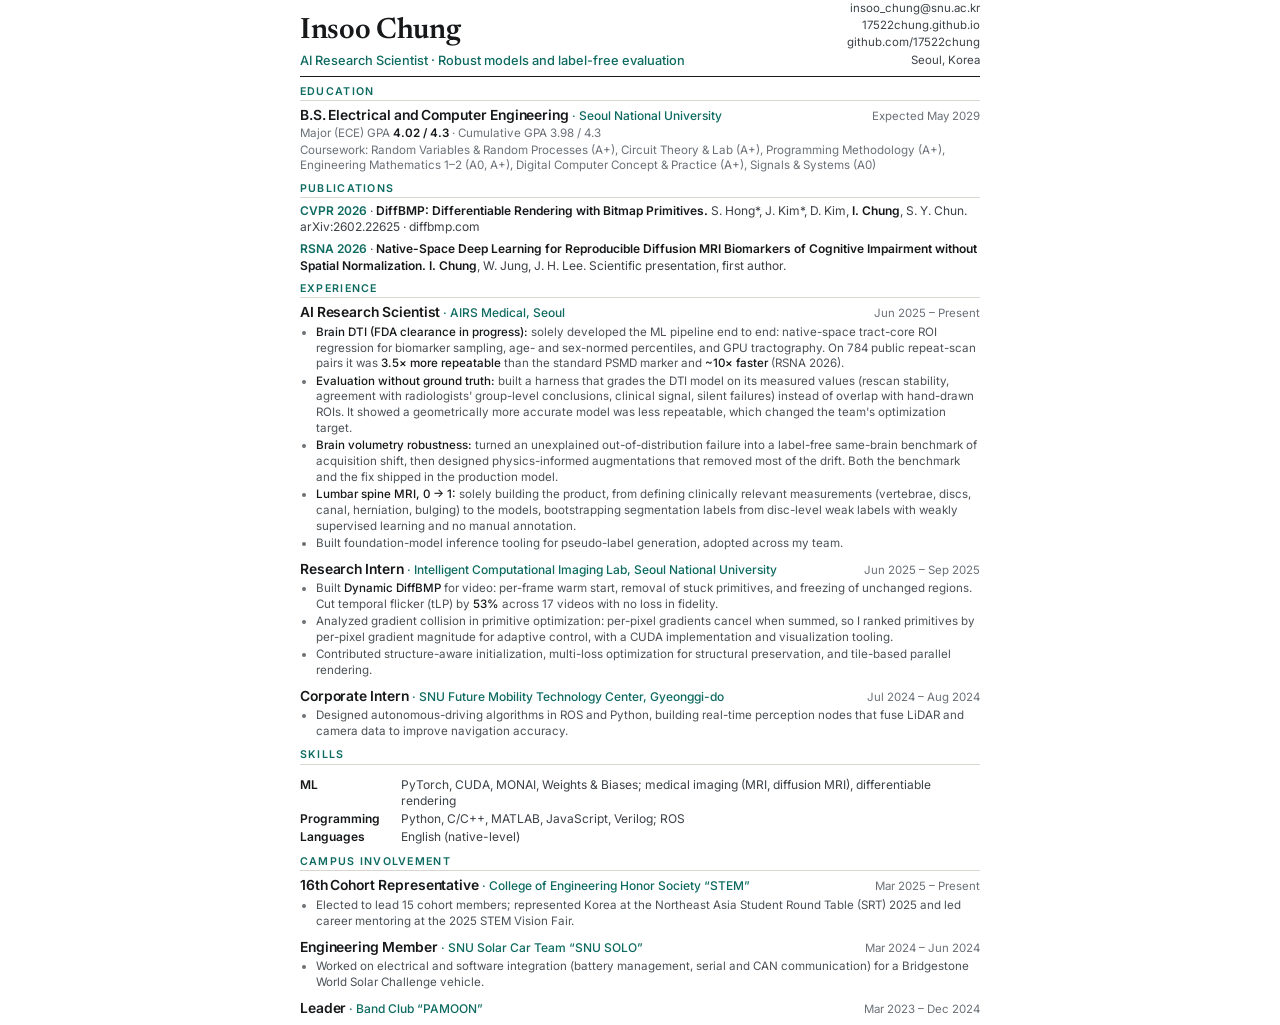
==== cv/cv.html @ 5e79b337 "Reorder sections, add CV PDF, rewrite intro - Move Selected work to just above Contact; new card ord" ====
<!doctype html>
<html lang="en">
<head>
<meta charset="utf-8">
<title>Insoo Chung · CV</title>
<link rel="preconnect" href="https://fonts.googleapis.com">
<link rel="preconnect" href="https://fonts.gstatic.com" crossorigin>
<link href="https://fonts.googleapis.com/css2?family=Inter:wght@400;500;600;700&family=Newsreader:opsz,wght@6..72,500;6..72,600&display=swap" rel="stylesheet">
<style>
  @page { size: A4; margin: 11mm 14mm 10mm; }
  :root { --ink: #16181a; --ink-2: #3c4146; --ink-3: #6b7177; --rule: #d9d6cf; --accent: #0e6b61; }
  * { box-sizing: border-box; }
  html { -webkit-print-color-adjust: exact; print-color-adjust: exact; }
  body { margin: 0; font: 400 9pt/1.34 Inter, system-ui, sans-serif; color: var(--ink-2); background: #fff; }
  .page { max-width: 180mm; margin: 0 auto; }
  header { display: flex; justify-content: space-between; align-items: flex-end; border-bottom: 1.5px solid var(--ink); padding-bottom: 7px; }
  h1 { font: 600 22pt/1 Newsreader, Georgia, serif; color: var(--ink); margin: 0; letter-spacing: -0.01em; }
  .role { margin-top: 5px; font-weight: 500; color: var(--accent); font-size: 9.6pt; }
  .contact { text-align: right; font-size: 8.6pt; line-height: 1.5; }
  a { color: inherit; text-decoration: none; }
  h2 { font: 600 8pt/1 Inter, sans-serif; letter-spacing: 0.12em; text-transform: uppercase; color: var(--accent); margin: 10px 0 5px; padding-bottom: 3px; border-bottom: 1px solid var(--rule); }
  .item { margin: 0 0 8px; }
  .row { display: flex; justify-content: space-between; gap: 12px; }
  .row b { color: var(--ink); font-weight: 600; }
  .item > .row:first-child { align-items: baseline; }
  .item > .row b { font-size: 10.4pt; letter-spacing: -0.005em; }
  .org { color: var(--accent); font-weight: 500; }
  .org a { color: var(--accent); }
  .item ul { padding-left: 16px; margin-top: 3px; font-size: 8.7pt; line-height: 1.36; color: #4b5156; }
  .item li strong { font-weight: 500; color: var(--ink); }
  .when { color: var(--ink-3); white-space: nowrap; font-size: 8.6pt; }
  .sub { color: var(--ink-3); font-size: 8.7pt; margin-top: 1px; }
  ul { margin: 3px 0 0; padding-left: 13px; }
  li { margin: 1.5px 0; }
  li::marker { color: var(--ink-3); }
  strong { color: var(--ink); font-weight: 600; }
  .pub { margin: 0 0 6px; }
  .pub .t { color: var(--ink); font-weight: 600; }
  .venue { color: var(--accent); font-weight: 600; }
  .skills { display: grid; grid-template-columns: 24mm 1fr; gap: 2px 10px; }
  .skills dt { color: var(--ink); font-weight: 600; }
  .skills dd { margin: 0; }
</style>
</head>
<body>
<div class="page">

<header>
  <div>
    <h1>Insoo Chung</h1>
    <div class="role">AI Research Scientist · Robust models and label-free evaluation</div>
  </div>
  <div class="contact">
    <a href="mailto:insoo_chung@snu.ac.kr">insoo_chung@snu.ac.kr</a><br>
    <a href="https://17522chung.github.io">17522chung.github.io</a><br>
    <a href="https://github.com/17522chung">github.com/17522chung</a><br>
    Seoul, Korea
  </div>
</header>

<h2>Education</h2>
<div class="item">
  <div class="row"><span><b>B.S. Electrical and Computer Engineering</b> <span class="org">· Seoul National University</span></span><span class="when">Expected May 2029</span></div>
  <div class="sub">Major (ECE) GPA <strong>4.02 / 4.3</strong> · Cumulative GPA 3.98 / 4.3</div>
  <div class="sub">Coursework: Random Variables &amp; Random Processes (A+), Circuit Theory &amp; Lab (A+), Programming Methodology (A+), Engineering Mathematics 1–2 (A0, A+), Digital Computer Concept &amp; Practice (A+), Signals &amp; Systems (A0)</div>
</div>

<h2>Publications</h2>
<div class="pub">
  <span class="venue">CVPR 2026</span> · <span class="t">DiffBMP: Differentiable Rendering with Bitmap Primitives.</span>
  S. Hong*, J. Kim*, D. Kim, <strong>I. Chung</strong>, S. Y. Chun. <a href="https://arxiv.org/abs/2602.22625">arXiv:2602.22625</a> · <a href="https://diffbmp.com">diffbmp.com</a>
</div>
<div class="pub">
  <span class="venue">RSNA 2026</span> · <span class="t">Native-Space Deep Learning for Reproducible Diffusion MRI Biomarkers of Cognitive Impairment without Spatial Normalization.</span>
  <strong>I. Chung</strong>, W. Jung, J. H. Lee. Scientific presentation, first author.
</div>

<h2>Experience</h2>
<div class="item">
  <div class="row"><span><b>AI Research Scientist</b> <span class="org">· <a href="https://airsmed.com/">AIRS Medical</a>, Seoul</span></span><span class="when">Jun 2025 – Present</span></div>
  <ul>
    <li><strong>Brain DTI (FDA clearance in progress):</strong> solely developed the ML pipeline end to end: native-space tract-core ROI regression for biomarker sampling, age- and sex-normed percentiles, and GPU tractography. On 784 public repeat-scan pairs it was <strong>3.5× more repeatable</strong> than the standard PSMD marker and <strong>~10× faster</strong> (RSNA 2026).</li>
    <li><strong>Evaluation without ground truth:</strong> built a harness that grades the DTI model on its measured values (rescan stability, agreement with radiologists' group-level conclusions, clinical signal, silent failures) instead of overlap with hand-drawn ROIs. It showed a geometrically more accurate model was less repeatable, which changed the team's optimization target.</li>
    <li><strong>Brain volumetry robustness:</strong> turned an unexplained out-of-distribution failure into a label-free same-brain benchmark of acquisition shift, then designed physics-informed augmentations that removed most of the drift. Both the benchmark and the fix shipped in the production model.</li>
    <li><strong>Lumbar spine MRI, 0 → 1:</strong> solely building the product, from defining clinically relevant measurements (vertebrae, discs, canal, herniation, bulging) to the models, bootstrapping segmentation labels from disc-level weak labels with weakly supervised learning and no manual annotation.</li>
    <li>Built foundation-model inference tooling for pseudo-label generation, adopted across my team.</li>
  </ul>
</div>
<div class="item">
  <div class="row"><span><b>Research Intern</b> <span class="org">· <a href="https://icl.snu.ac.kr/">Intelligent Computational Imaging Lab</a>, Seoul National University</span></span><span class="when">Jun 2025 – Sep 2025</span></div>
  <ul>
    <li>Built <strong>Dynamic DiffBMP</strong> for video: per-frame warm start, removal of stuck primitives, and freezing of unchanged regions. Cut temporal flicker (tLP) by <strong>53%</strong> across 17 videos with no loss in fidelity.</li>
    <li>Analyzed gradient collision in primitive optimization: per-pixel gradients cancel when summed, so I ranked primitives by per-pixel gradient magnitude for adaptive control, with a CUDA implementation and visualization tooling.</li>
    <li>Contributed structure-aware initialization, multi-loss optimization for structural preservation, and tile-based parallel rendering.</li>
  </ul>
</div>
<div class="item">
  <div class="row"><span><b>Corporate Intern</b> <span class="org">· <a href="https://fmtc.snu.ac.kr/">SNU Future Mobility Technology Center</a>, Gyeonggi-do</span></span><span class="when">Jul 2024 – Aug 2024</span></div>
  <ul>
    <li>Designed autonomous-driving algorithms in ROS and Python, building real-time perception nodes that fuse LiDAR and camera data to improve navigation accuracy.</li>
  </ul>
</div>

<h2>Skills</h2>
<dl class="skills">
  <dt>ML</dt><dd>PyTorch, CUDA, MONAI, Weights &amp; Biases; medical imaging (MRI, diffusion MRI), differentiable rendering</dd>
  <dt>Programming</dt><dd>Python, C/C++, MATLAB, JavaScript, Verilog; ROS</dd>
  <dt>Languages</dt><dd>English (native-level)</dd>
</dl>

<h2>Campus Involvement</h2>
<div class="item">
  <div class="row"><span><b>16th Cohort Representative</b> <span class="org">· College of Engineering Honor Society “STEM”</span></span><span class="when">Mar 2025 – Present</span></div>
  <ul>
    <li>Elected to lead 15 cohort members; represented Korea at the Northeast Asia Student Round Table (SRT) 2025 and led career mentoring at the 2025 STEM Vision Fair.</li>
  </ul>
</div>
<div class="item">
  <div class="row"><span><b>Engineering Member</b> <span class="org">· SNU Solar Car Team “SNU SOLO”</span></span><span class="when">Mar 2024 – Jun 2024</span></div>
  <ul>
    <li>Worked on electrical and software integration (battery management, serial and CAN communication) for a Bridgestone World Solar Challenge vehicle.</li>
  </ul>
</div>
<div class="item">
  <div class="row"><span><b>Leader</b> <span class="org">· Band Club “PAMOON”</span></span><span class="when">Mar 2023 – Dec 2024</span></div>
</div>

</div>
</body>
</html>
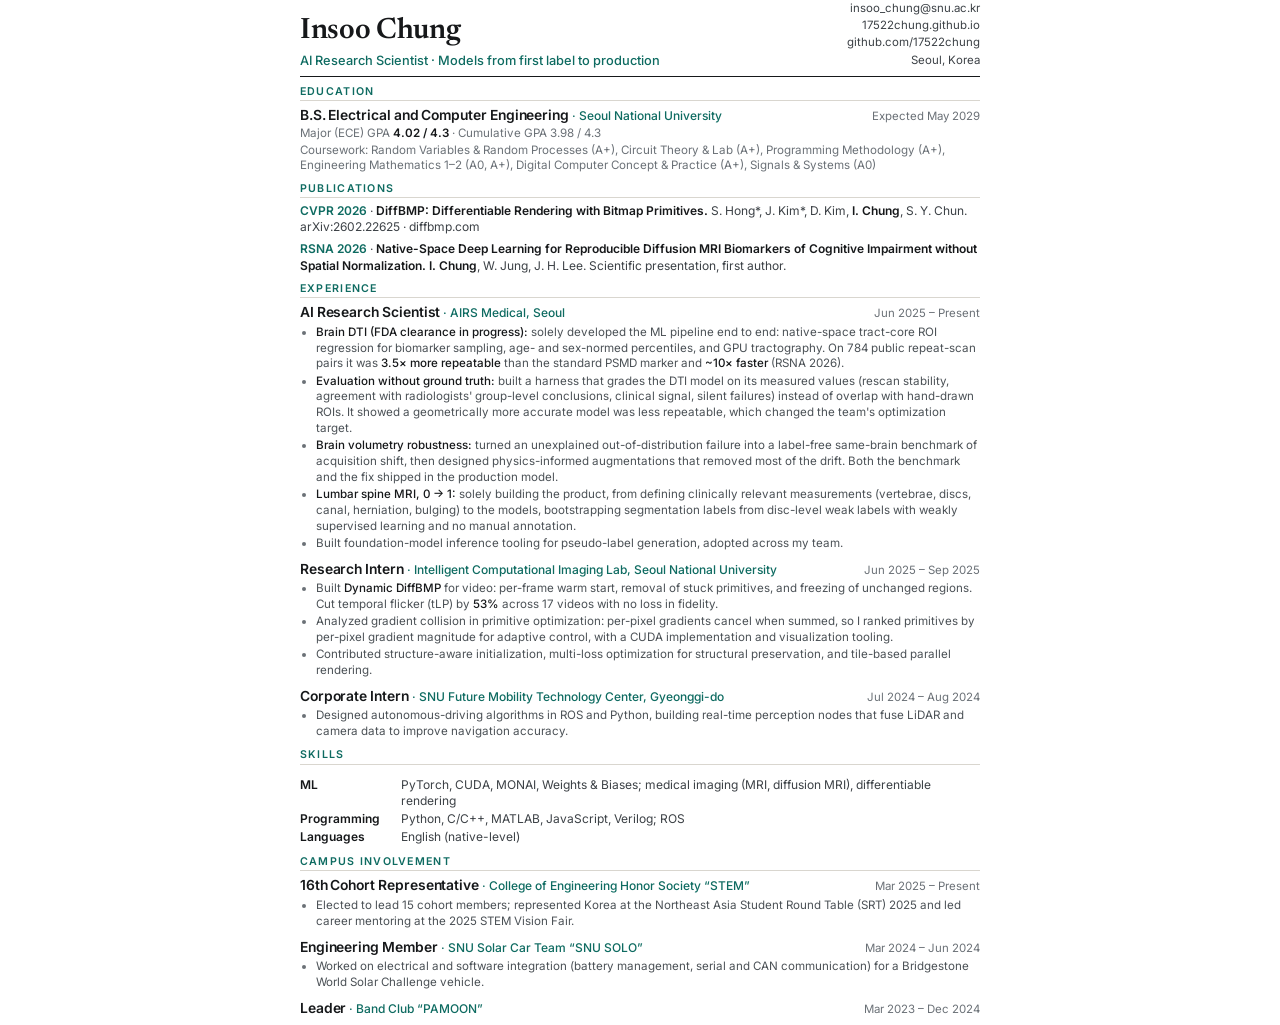
==== commit 47c028e2: "Update CV tagline Co-Authored-By: Claude Opus 5.5 <noreply@anthropic.com> Claude-Session: https://cl" ====
--- a/cv/cv.html
+++ b/cv/cv.html
@@ -48,7 +48,7 @@
 <header>
   <div>
     <h1>Insoo Chung</h1>
-    <div class="role">AI Research Scientist · Robust models and label-free evaluation</div>
+    <div class="role">AI Research Scientist · Models from first label to production</div>
   </div>
   <div class="contact">
     <a href="mailto:insoo_chung@snu.ac.kr">insoo_chung@snu.ac.kr</a><br>
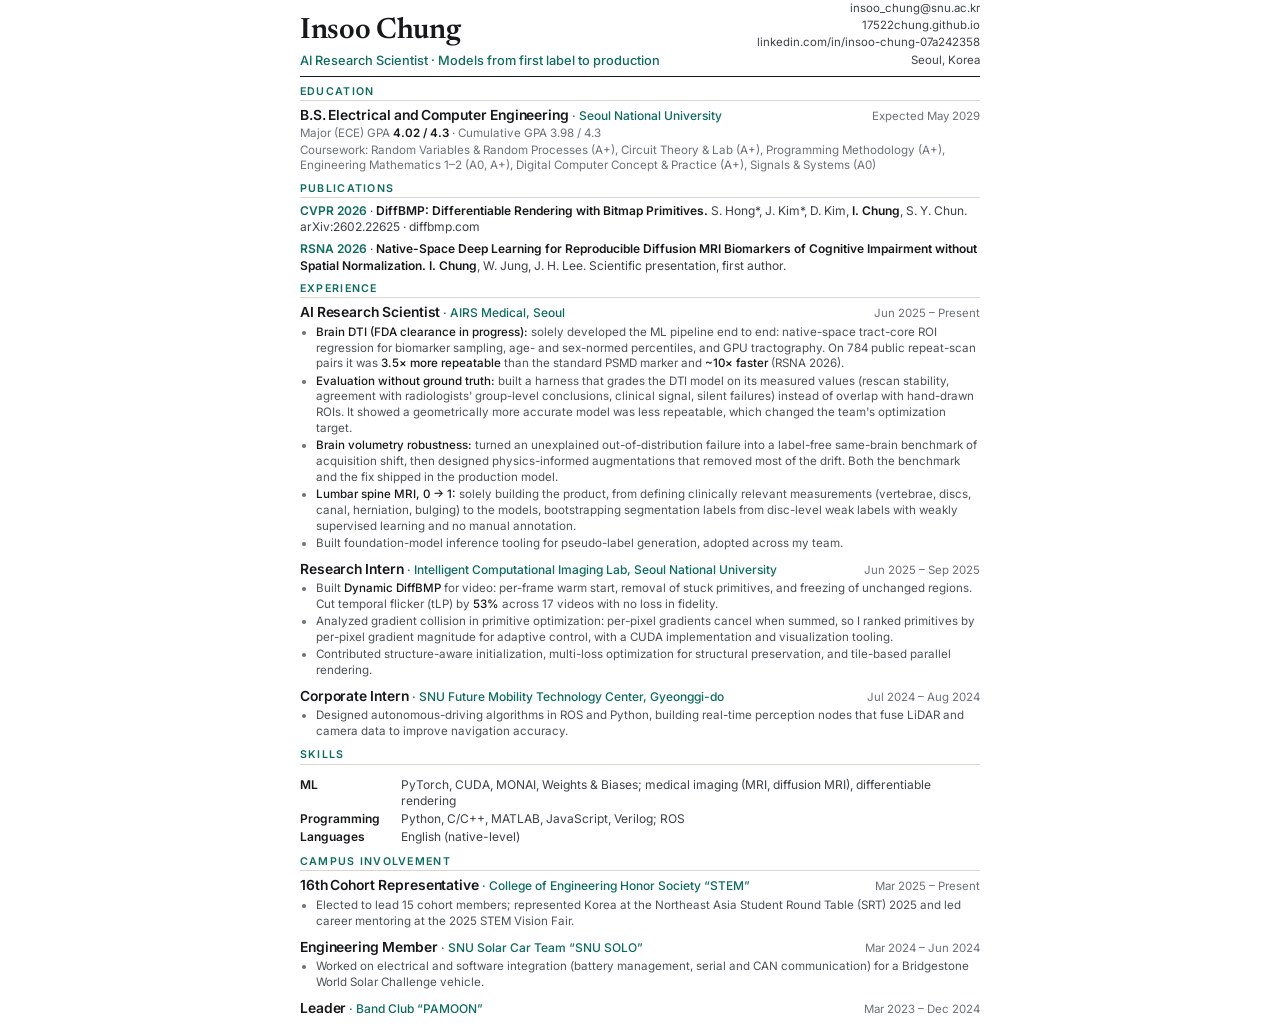
==== commit def90bdc: "Link LinkedIn instead of GitHub in CV header Co-Authored-By: Claude Opus 5.5 <noreply@anthropic.com>" ====
--- a/cv/cv.html
+++ b/cv/cv.html
@@ -53,7 +53,7 @@
   <div class="contact">
     <a href="mailto:insoo_chung@snu.ac.kr">insoo_chung@snu.ac.kr</a><br>
     <a href="https://17522chung.github.io">17522chung.github.io</a><br>
-    <a href="https://github.com/17522chung">github.com/17522chung</a><br>
+    <a href="https://www.linkedin.com/in/insoo-chung-07a242358">linkedin.com/in/insoo-chung-07a242358</a><br>
     Seoul, Korea
   </div>
 </header>
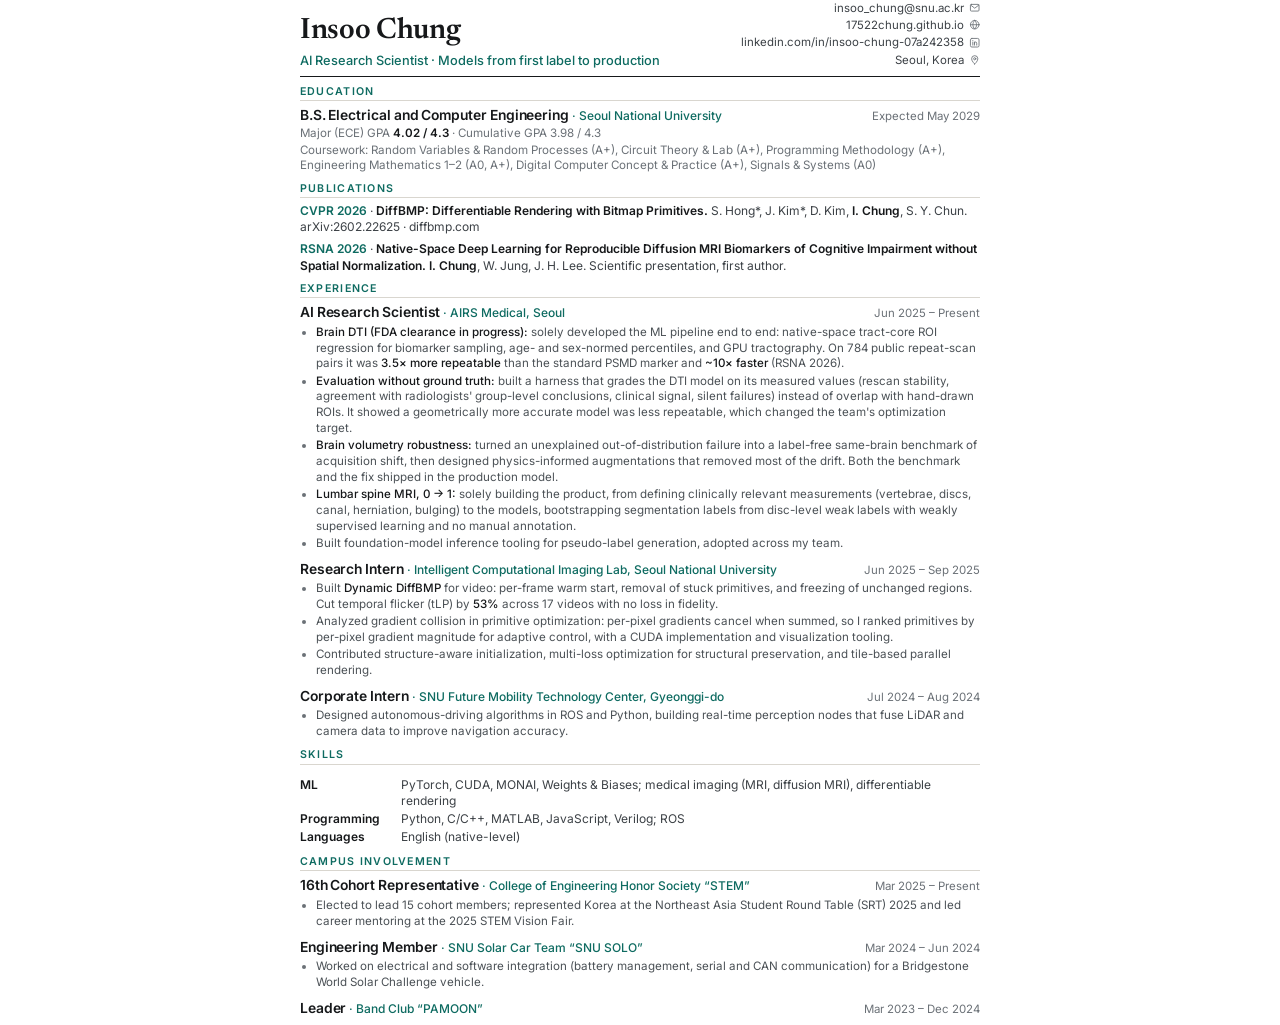
==== commit d8223583: "Add contact icons to CV header Co-Authored-By: Claude Opus 5.5 <noreply@anthropic.com> Claude-Sessio" ====
--- a/cv/cv.html
+++ b/cv/cv.html
@@ -18,6 +18,7 @@
   .role { margin-top: 5px; font-weight: 500; color: var(--accent); font-size: 9.6pt; }
   .contact { text-align: right; font-size: 8.6pt; line-height: 1.5; }
   a { color: inherit; text-decoration: none; }
+  .ic { width: 8.6pt; height: 8.6pt; margin-left: 5px; vertical-align: -1.2pt; fill: none; stroke: var(--ink-3); stroke-width: 1.8; stroke-linecap: round; stroke-linejoin: round; }
   h2 { font: 600 8pt/1 Inter, sans-serif; letter-spacing: 0.12em; text-transform: uppercase; color: var(--accent); margin: 10px 0 5px; padding-bottom: 3px; border-bottom: 1px solid var(--rule); }
   .item { margin: 0 0 8px; }
   .row { display: flex; justify-content: space-between; gap: 12px; }
@@ -51,10 +52,10 @@
     <div class="role">AI Research Scientist · Models from first label to production</div>
   </div>
   <div class="contact">
-    <a href="mailto:insoo_chung@snu.ac.kr">insoo_chung@snu.ac.kr</a><br>
-    <a href="https://17522chung.github.io">17522chung.github.io</a><br>
-    <a href="https://www.linkedin.com/in/insoo-chung-07a242358">linkedin.com/in/insoo-chung-07a242358</a><br>
-    Seoul, Korea
+    <a href="mailto:insoo_chung@snu.ac.kr">insoo_chung@snu.ac.kr<svg class="ic" viewBox="0 0 24 24" aria-hidden="true"><rect x="3" y="5" width="18" height="14" rx="2"/><path d="m3.5 6.5 8.5 6.5 8.5-6.5"/></svg></a><br>
+    <a href="https://17522chung.github.io">17522chung.github.io<svg class="ic" viewBox="0 0 24 24" aria-hidden="true"><circle cx="12" cy="12" r="9"/><path d="M3 12h18M12 3c2.5 2.6 3.8 5.6 3.8 9s-1.3 6.4-3.8 9c-2.5-2.6-3.8-5.6-3.8-9S9.5 5.6 12 3z"/></svg></a><br>
+    <a href="https://www.linkedin.com/in/insoo-chung-07a242358">linkedin.com/in/insoo-chung-07a242358<svg class="ic" viewBox="0 0 24 24" aria-hidden="true"><rect x="3" y="3" width="18" height="18" rx="3"/><path d="M8 10.5V17M8 7.2v.1M11.5 17v-6.5M11.5 13.2c0-1.6 1-2.7 2.4-2.7s2.3 1 2.3 2.7V17"/></svg></a><br>
+    Seoul, Korea<svg class="ic" viewBox="0 0 24 24" aria-hidden="true"><path d="M12 21s-6.5-5.6-6.5-11a6.5 6.5 0 0 1 13 0c0 5.4-6.5 11-6.5 11z"/><circle cx="12" cy="10" r="2.3"/></svg>
   </div>
 </header>
 
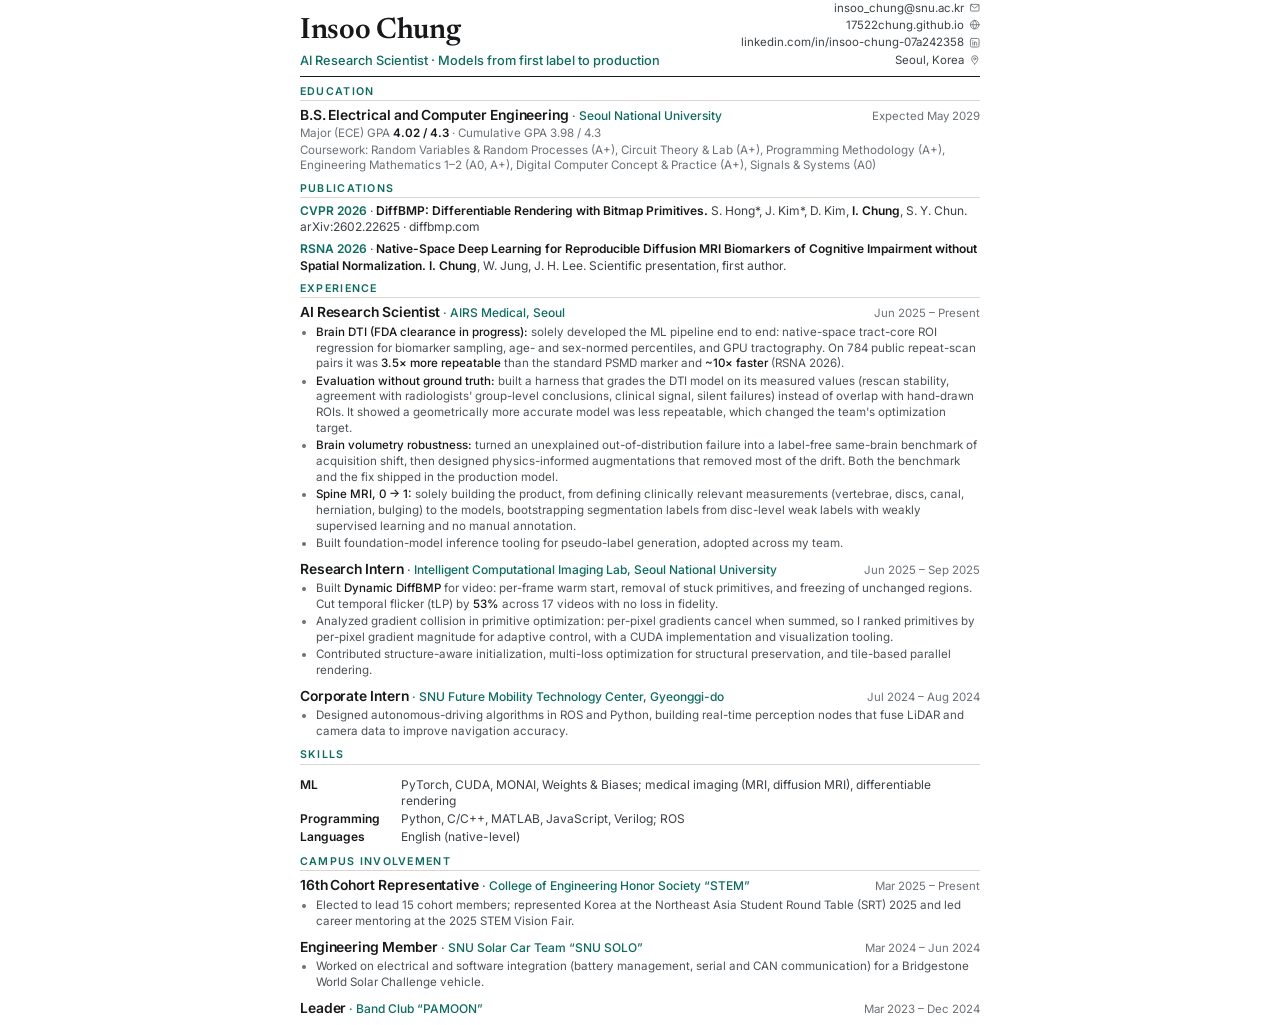
==== commit 4fc95d65: "Correct the label count and use spine MRI naming Co-Authored-By: Claude Opus 5.5 <noreply@anthropic." ====
--- a/cv/cv.html
+++ b/cv/cv.html
@@ -83,7 +83,7 @@
     <li><strong>Brain DTI (FDA clearance in progress):</strong> solely developed the ML pipeline end to end: native-space tract-core ROI regression for biomarker sampling, age- and sex-normed percentiles, and GPU tractography. On 784 public repeat-scan pairs it was <strong>3.5× more repeatable</strong> than the standard PSMD marker and <strong>~10× faster</strong> (RSNA 2026).</li>
     <li><strong>Evaluation without ground truth:</strong> built a harness that grades the DTI model on its measured values (rescan stability, agreement with radiologists' group-level conclusions, clinical signal, silent failures) instead of overlap with hand-drawn ROIs. It showed a geometrically more accurate model was less repeatable, which changed the team's optimization target.</li>
     <li><strong>Brain volumetry robustness:</strong> turned an unexplained out-of-distribution failure into a label-free same-brain benchmark of acquisition shift, then designed physics-informed augmentations that removed most of the drift. Both the benchmark and the fix shipped in the production model.</li>
-    <li><strong>Lumbar spine MRI, 0 → 1:</strong> solely building the product, from defining clinically relevant measurements (vertebrae, discs, canal, herniation, bulging) to the models, bootstrapping segmentation labels from disc-level weak labels with weakly supervised learning and no manual annotation.</li>
+    <li><strong>Spine MRI, 0 → 1:</strong> solely building the product, from defining clinically relevant measurements (vertebrae, discs, canal, herniation, bulging) to the models, bootstrapping segmentation labels from disc-level weak labels with weakly supervised learning and no manual annotation.</li>
     <li>Built foundation-model inference tooling for pseudo-label generation, adopted across my team.</li>
   </ul>
 </div>
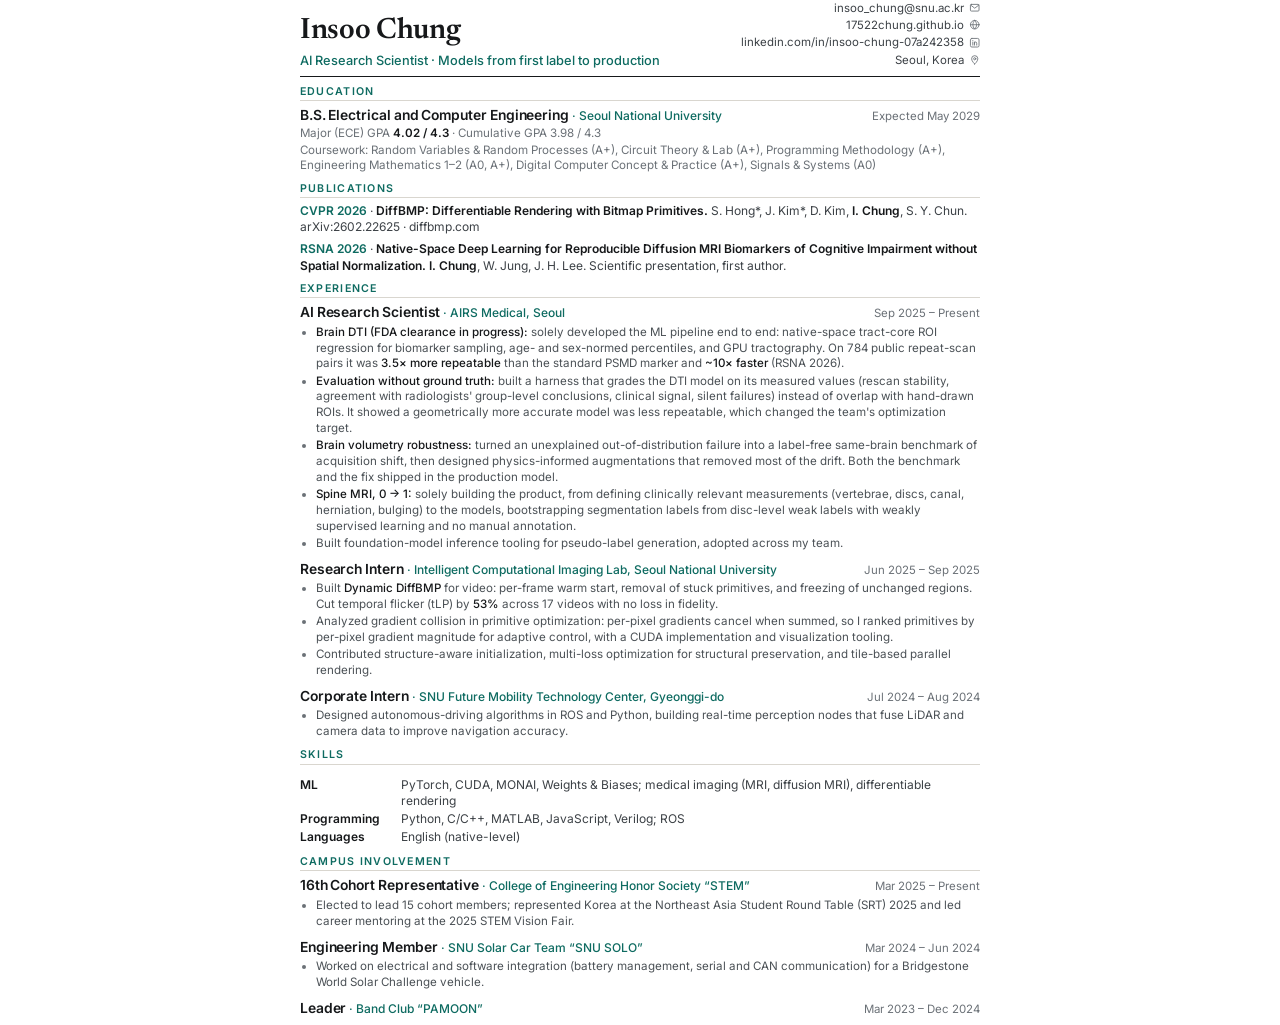
==== commit 710404ed: "Correct the AIRS Medical start date to September 2025 Co-Authored-By: Claude Opus 5.5 <noreply@anthr" ====
--- a/cv/cv.html
+++ b/cv/cv.html
@@ -78,7 +78,7 @@
 
 <h2>Experience</h2>
 <div class="item">
-  <div class="row"><span><b>AI Research Scientist</b> <span class="org">· <a href="https://airsmed.com/">AIRS Medical</a>, Seoul</span></span><span class="when">Jun 2025 – Present</span></div>
+  <div class="row"><span><b>AI Research Scientist</b> <span class="org">· <a href="https://airsmed.com/">AIRS Medical</a>, Seoul</span></span><span class="when">Sep 2025 – Present</span></div>
   <ul>
     <li><strong>Brain DTI (FDA clearance in progress):</strong> solely developed the ML pipeline end to end: native-space tract-core ROI regression for biomarker sampling, age- and sex-normed percentiles, and GPU tractography. On 784 public repeat-scan pairs it was <strong>3.5× more repeatable</strong> than the standard PSMD marker and <strong>~10× faster</strong> (RSNA 2026).</li>
     <li><strong>Evaluation without ground truth:</strong> built a harness that grades the DTI model on its measured values (rescan stability, agreement with radiologists' group-level conclusions, clinical signal, silent failures) instead of overlap with hand-drawn ROIs. It showed a geometrically more accurate model was less repeatable, which changed the team's optimization target.</li>
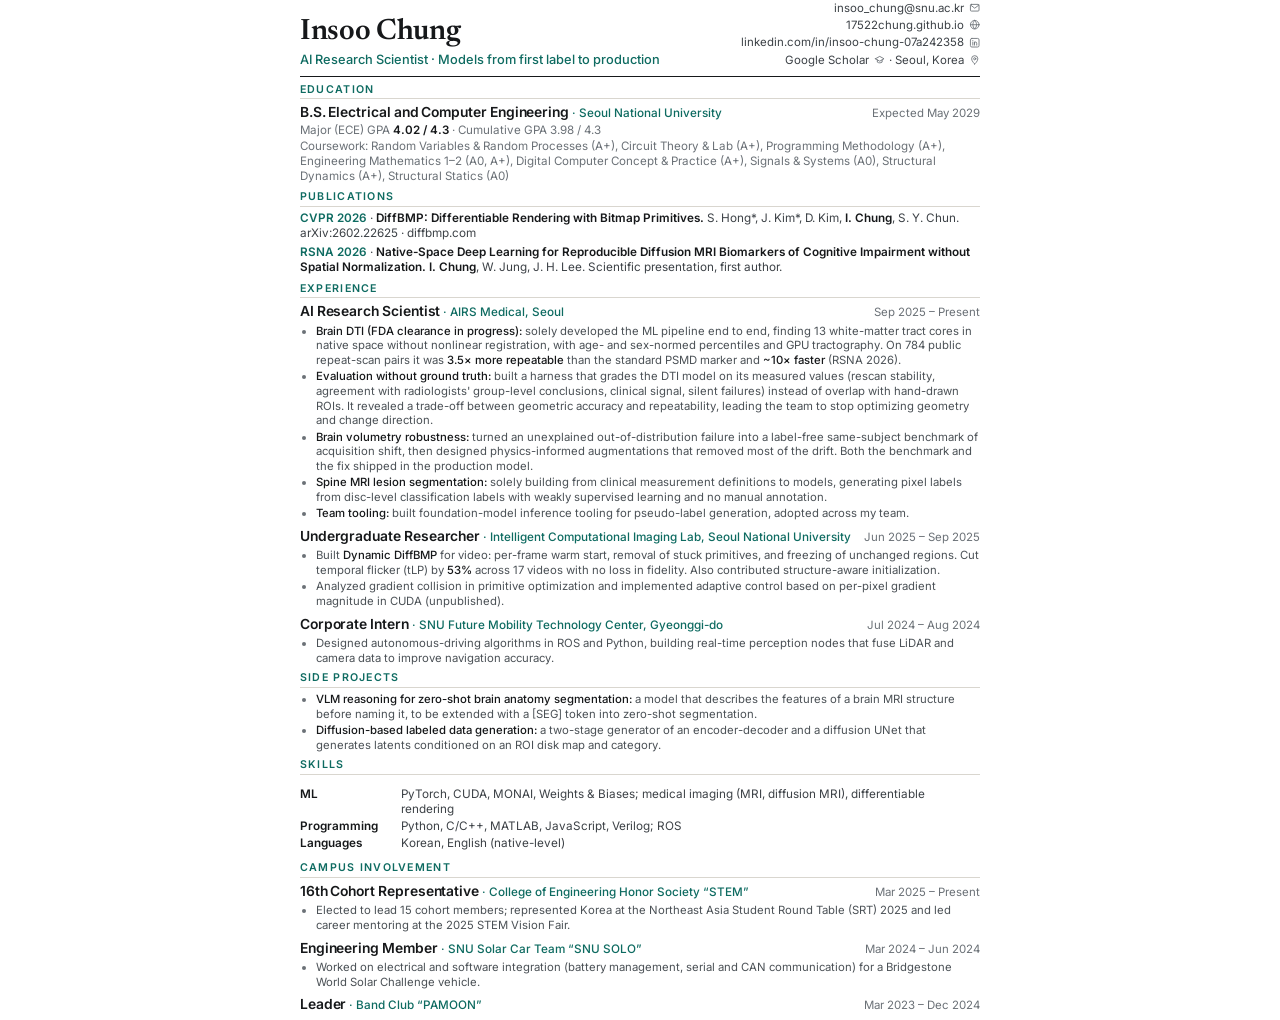
==== commit eda090c3: "Align the site and CV with the application documents Selected work keeps its order and adopts the po" ====
--- a/cv/cv.html
+++ b/cv/cv.html
@@ -7,11 +7,11 @@
 <link rel="preconnect" href="https://fonts.gstatic.com" crossorigin>
 <link href="https://fonts.googleapis.com/css2?family=Inter:wght@400;500;600;700&family=Newsreader:opsz,wght@6..72,500;6..72,600&display=swap" rel="stylesheet">
 <style>
-  @page { size: A4; margin: 11mm 14mm 10mm; }
+  @page { size: A4; margin: 9mm 14mm 8mm; }
   :root { --ink: #16181a; --ink-2: #3c4146; --ink-3: #6b7177; --rule: #d9d6cf; --accent: #0e6b61; }
   * { box-sizing: border-box; }
   html { -webkit-print-color-adjust: exact; print-color-adjust: exact; }
-  body { margin: 0; font: 400 9pt/1.34 Inter, system-ui, sans-serif; color: var(--ink-2); background: #fff; }
+  body { margin: 0; font: 400 8.8pt/1.3 Inter, system-ui, sans-serif; color: var(--ink-2); background: #fff; }
   .page { max-width: 180mm; margin: 0 auto; }
   header { display: flex; justify-content: space-between; align-items: flex-end; border-bottom: 1.5px solid var(--ink); padding-bottom: 7px; }
   h1 { font: 600 22pt/1 Newsreader, Georgia, serif; color: var(--ink); margin: 0; letter-spacing: -0.01em; }
@@ -19,15 +19,15 @@
   .contact { text-align: right; font-size: 8.6pt; line-height: 1.5; }
   a { color: inherit; text-decoration: none; }
   .ic { width: 8.6pt; height: 8.6pt; margin-left: 5px; vertical-align: -1.2pt; fill: none; stroke: var(--ink-3); stroke-width: 1.8; stroke-linecap: round; stroke-linejoin: round; }
-  h2 { font: 600 8pt/1 Inter, sans-serif; letter-spacing: 0.12em; text-transform: uppercase; color: var(--accent); margin: 10px 0 5px; padding-bottom: 3px; border-bottom: 1px solid var(--rule); }
-  .item { margin: 0 0 8px; }
+  h2 { font: 600 8pt/1 Inter, sans-serif; letter-spacing: 0.12em; text-transform: uppercase; color: var(--accent); margin: 8px 0 4px; padding-bottom: 3px; border-bottom: 1px solid var(--rule); }
+  .item { margin: 0 0 6px; }
   .row { display: flex; justify-content: space-between; gap: 12px; }
   .row b { color: var(--ink); font-weight: 600; }
   .item > .row:first-child { align-items: baseline; }
   .item > .row b { font-size: 10.4pt; letter-spacing: -0.005em; }
   .org { color: var(--accent); font-weight: 500; }
   .org a { color: var(--accent); }
-  .item ul { padding-left: 16px; margin-top: 3px; font-size: 8.7pt; line-height: 1.36; color: #4b5156; }
+  .item ul { padding-left: 16px; margin-top: 3px; font-size: 8.5pt; line-height: 1.3; color: #4b5156; }
   .item li strong { font-weight: 500; color: var(--ink); }
   .when { color: var(--ink-3); white-space: nowrap; font-size: 8.6pt; }
   .sub { color: var(--ink-3); font-size: 8.7pt; margin-top: 1px; }
@@ -35,7 +35,7 @@
   li { margin: 1.5px 0; }
   li::marker { color: var(--ink-3); }
   strong { color: var(--ink); font-weight: 600; }
-  .pub { margin: 0 0 6px; }
+  .pub { margin: 0 0 4px; }
   .pub .t { color: var(--ink); font-weight: 600; }
   .venue { color: var(--accent); font-weight: 600; }
   .skills { display: grid; grid-template-columns: 24mm 1fr; gap: 2px 10px; }
@@ -55,7 +55,7 @@
     <a href="mailto:insoo_chung@snu.ac.kr">insoo_chung@snu.ac.kr<svg class="ic" viewBox="0 0 24 24" aria-hidden="true"><rect x="3" y="5" width="18" height="14" rx="2"/><path d="m3.5 6.5 8.5 6.5 8.5-6.5"/></svg></a><br>
     <a href="https://17522chung.github.io">17522chung.github.io<svg class="ic" viewBox="0 0 24 24" aria-hidden="true"><circle cx="12" cy="12" r="9"/><path d="M3 12h18M12 3c2.5 2.6 3.8 5.6 3.8 9s-1.3 6.4-3.8 9c-2.5-2.6-3.8-5.6-3.8-9S9.5 5.6 12 3z"/></svg></a><br>
     <a href="https://www.linkedin.com/in/insoo-chung-07a242358">linkedin.com/in/insoo-chung-07a242358<svg class="ic" viewBox="0 0 24 24" aria-hidden="true"><rect x="3" y="3" width="18" height="18" rx="3"/><path d="M8 10.5V17M8 7.2v.1M11.5 17v-6.5M11.5 13.2c0-1.6 1-2.7 2.4-2.7s2.3 1 2.3 2.7V17"/></svg></a><br>
-    Seoul, Korea<svg class="ic" viewBox="0 0 24 24" aria-hidden="true"><path d="M12 21s-6.5-5.6-6.5-11a6.5 6.5 0 0 1 13 0c0 5.4-6.5 11-6.5 11z"/><circle cx="12" cy="10" r="2.3"/></svg>
+    <a href="https://scholar.google.com/citations?hl=ko&amp;user=tmoXLoMAAAAJ">Google Scholar<svg class="ic" viewBox="0 0 24 24" aria-hidden="true"><path d="M3 10l9-5 9 5-9 5-9-5z"/><path d="M7 12.5V17c3 2 7 2 10 0v-4.5"/></svg></a> · Seoul, Korea<svg class="ic" viewBox="0 0 24 24" aria-hidden="true"><path d="M12 21s-6.5-5.6-6.5-11a6.5 6.5 0 0 1 13 0c0 5.4-6.5 11-6.5 11z"/><circle cx="12" cy="10" r="2.3"/></svg>
   </div>
 </header>
 
@@ -63,7 +63,7 @@
 <div class="item">
   <div class="row"><span><b>B.S. Electrical and Computer Engineering</b> <span class="org">· Seoul National University</span></span><span class="when">Expected May 2029</span></div>
   <div class="sub">Major (ECE) GPA <strong>4.02 / 4.3</strong> · Cumulative GPA 3.98 / 4.3</div>
-  <div class="sub">Coursework: Random Variables &amp; Random Processes (A+), Circuit Theory &amp; Lab (A+), Programming Methodology (A+), Engineering Mathematics 1–2 (A0, A+), Digital Computer Concept &amp; Practice (A+), Signals &amp; Systems (A0)</div>
+  <div class="sub">Coursework: Random Variables &amp; Random Processes (A+), Circuit Theory &amp; Lab (A+), Programming Methodology (A+), Engineering Mathematics 1–2 (A0, A+), Digital Computer Concept &amp; Practice (A+), Signals &amp; Systems (A0), Structural Dynamics (A+), Structural Statics (A0)</div>
 </div>
 
 <h2>Publications</h2>
@@ -80,19 +80,18 @@
 <div class="item">
   <div class="row"><span><b>AI Research Scientist</b> <span class="org">· <a href="https://airsmed.com/">AIRS Medical</a>, Seoul</span></span><span class="when">Sep 2025 – Present</span></div>
   <ul>
-    <li><strong>Brain DTI (FDA clearance in progress):</strong> solely developed the ML pipeline end to end: native-space tract-core ROI regression for biomarker sampling, age- and sex-normed percentiles, and GPU tractography. On 784 public repeat-scan pairs it was <strong>3.5× more repeatable</strong> than the standard PSMD marker and <strong>~10× faster</strong> (RSNA 2026).</li>
-    <li><strong>Evaluation without ground truth:</strong> built a harness that grades the DTI model on its measured values (rescan stability, agreement with radiologists' group-level conclusions, clinical signal, silent failures) instead of overlap with hand-drawn ROIs. It showed a geometrically more accurate model was less repeatable, which changed the team's optimization target.</li>
-    <li><strong>Brain volumetry robustness:</strong> turned an unexplained out-of-distribution failure into a label-free same-brain benchmark of acquisition shift, then designed physics-informed augmentations that removed most of the drift. Both the benchmark and the fix shipped in the production model.</li>
-    <li><strong>Spine MRI, 0 → 1:</strong> solely building the product, from defining clinically relevant measurements (vertebrae, discs, canal, herniation, bulging) to the models, bootstrapping segmentation labels from disc-level weak labels with weakly supervised learning and no manual annotation.</li>
-    <li>Built foundation-model inference tooling for pseudo-label generation, adopted across my team.</li>
+    <li><strong>Brain DTI (FDA clearance in progress):</strong> solely developed the ML pipeline end to end, finding 13 white-matter tract cores in native space without nonlinear registration, with age- and sex-normed percentiles and GPU tractography. On 784 public repeat-scan pairs it was <strong>3.5× more repeatable</strong> than the standard PSMD marker and <strong>~10× faster</strong> (RSNA 2026).</li>
+    <li><strong>Evaluation without ground truth:</strong> built a harness that grades the DTI model on its measured values (rescan stability, agreement with radiologists' group-level conclusions, clinical signal, silent failures) instead of overlap with hand-drawn ROIs. It revealed a trade-off between geometric accuracy and repeatability, leading the team to stop optimizing geometry and change direction.</li>
+    <li><strong>Brain volumetry robustness:</strong> turned an unexplained out-of-distribution failure into a label-free same-subject benchmark of acquisition shift, then designed physics-informed augmentations that removed most of the drift. Both the benchmark and the fix shipped in the production model.</li>
+    <li><strong>Spine MRI lesion segmentation:</strong> solely building from clinical measurement definitions to models, generating pixel labels from disc-level classification labels with weakly supervised learning and no manual annotation.</li>
+    <li><strong>Team tooling:</strong> built foundation-model inference tooling for pseudo-label generation, adopted across my team.</li>
   </ul>
 </div>
 <div class="item">
-  <div class="row"><span><b>Research Intern</b> <span class="org">· <a href="https://icl.snu.ac.kr/">Intelligent Computational Imaging Lab</a>, Seoul National University</span></span><span class="when">Jun 2025 – Sep 2025</span></div>
+  <div class="row"><span><b>Undergraduate Researcher</b> <span class="org">· <a href="https://icl.snu.ac.kr/">Intelligent Computational Imaging Lab</a>, Seoul National University</span></span><span class="when">Jun 2025 – Sep 2025</span></div>
   <ul>
-    <li>Built <strong>Dynamic DiffBMP</strong> for video: per-frame warm start, removal of stuck primitives, and freezing of unchanged regions. Cut temporal flicker (tLP) by <strong>53%</strong> across 17 videos with no loss in fidelity.</li>
-    <li>Analyzed gradient collision in primitive optimization: per-pixel gradients cancel when summed, so I ranked primitives by per-pixel gradient magnitude for adaptive control, with a CUDA implementation and visualization tooling.</li>
-    <li>Contributed structure-aware initialization, multi-loss optimization for structural preservation, and tile-based parallel rendering.</li>
+    <li>Built <strong>Dynamic DiffBMP</strong> for video: per-frame warm start, removal of stuck primitives, and freezing of unchanged regions. Cut temporal flicker (tLP) by <strong>53%</strong> across 17 videos with no loss in fidelity. Also contributed structure-aware initialization.</li>
+    <li>Analyzed gradient collision in primitive optimization and implemented adaptive control based on per-pixel gradient magnitude in CUDA (unpublished).</li>
   </ul>
 </div>
 <div class="item">
@@ -102,11 +101,19 @@
   </ul>
 </div>
 
+<h2>Side Projects</h2>
+<div class="item">
+  <ul>
+    <li><strong>VLM reasoning for zero-shot brain anatomy segmentation:</strong> a model that describes the features of a brain MRI structure before naming it, to be extended with a [SEG] token into zero-shot segmentation.</li>
+    <li><strong>Diffusion-based labeled data generation:</strong> a two-stage generator of an encoder-decoder and a diffusion UNet that generates latents conditioned on an ROI disk map and category.</li>
+  </ul>
+</div>
+
 <h2>Skills</h2>
 <dl class="skills">
   <dt>ML</dt><dd>PyTorch, CUDA, MONAI, Weights &amp; Biases; medical imaging (MRI, diffusion MRI), differentiable rendering</dd>
   <dt>Programming</dt><dd>Python, C/C++, MATLAB, JavaScript, Verilog; ROS</dd>
-  <dt>Languages</dt><dd>English (native-level)</dd>
+  <dt>Languages</dt><dd>Korean, English (native-level)</dd>
 </dl>
 
 <h2>Campus Involvement</h2>
